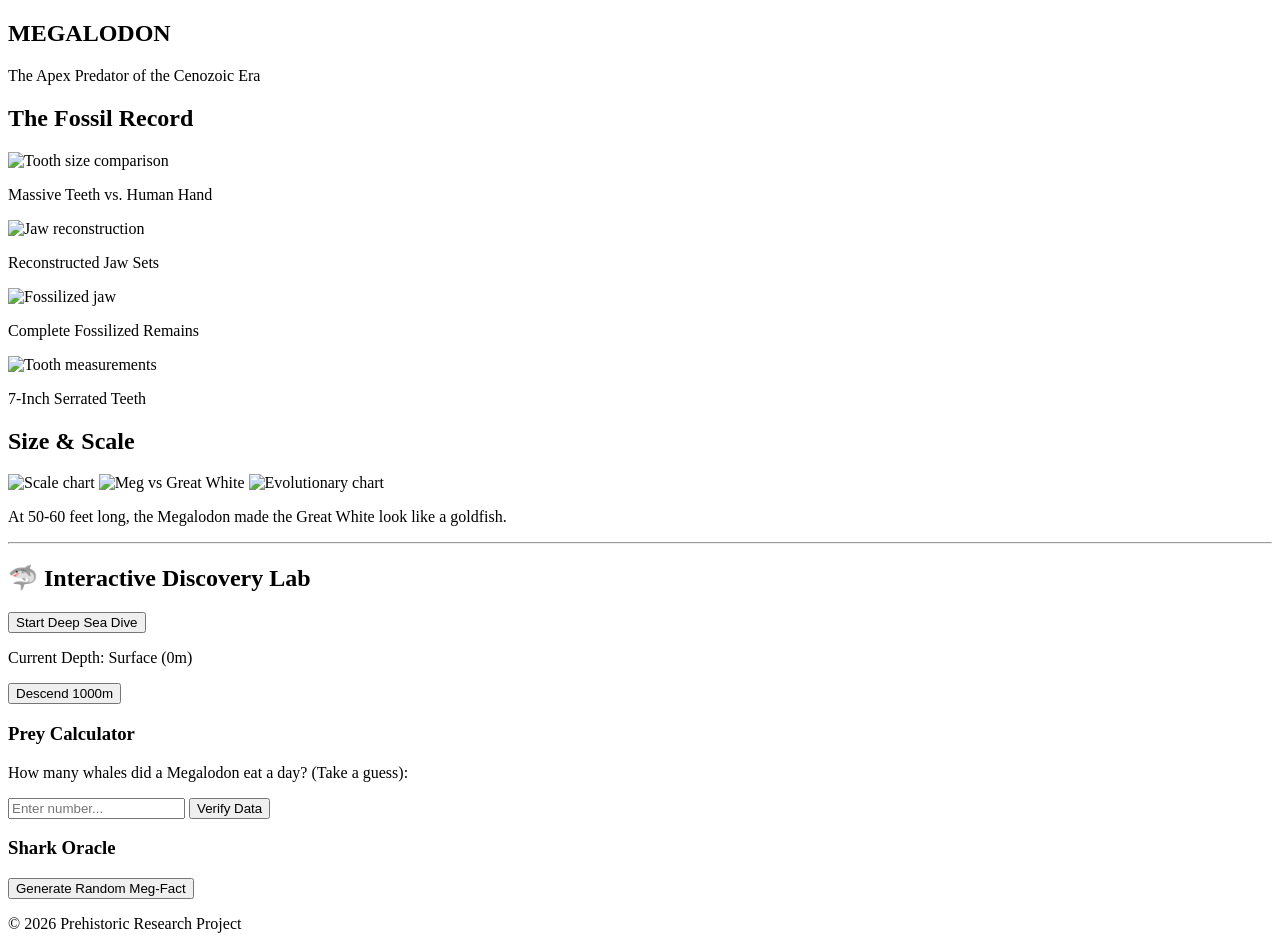
==== index.html @ 116952f9 "Add initial HTML structure for Megalodon site" ====
<!DOCTYPE html>
<html lang="en">
<head>
    <meta charset="UTF-8">
    <meta name="viewport" content="width=device-width, initial-scale=1.0">
    <title>Megalodon | King of the Ancient Oceans</title>
    <link rel="stylesheet" href="styles.css">
</head>
<body>

    <section class="hero">
        <h1>MEGALODON</h1>
        <p>The Apex Predator of the Cenozoic Era</p>
    </section>

    <div class="container">
        <section class="gallery">
            <h2>The Fossil Record</h2>
            <div class="grid">
                <div class="card">
                    <img src="IMG_2208.jpg" alt="Tooth size comparison">
                    <p>Massive Teeth vs. Human Hand</p>
                </div>
                <div class="card">
                    <img src="IMG_2209.jpg" alt="Jaw reconstruction">
                    <p>Reconstructed Jaw Sets</p>
                </div>
                <div class="card">
                    <img src="IMG_2211.jpg" alt="Fossilized jaw">
                    <p>Complete Fossilized Remains</p>
                </div>
                <div class="card">
                    <img src="IMG_2214.jpg" alt="Tooth measurements">
                    <p>7-Inch Serrated Teeth</p>
                </div>
            </div>
        </section>

        <section class="size-comparison">
            <h2>Size & Scale</h2>
            <div class="comparison-flex">
                <img src="IMG_2210.jpg" alt="Scale chart">
                <img src="IMG_2213.jpg" alt="Meg vs Great White">
                <img src="IMG_2215.jpg" alt="Evolutionary chart">
            </div>
            <p>At 50-60 feet long, the Megalodon made the Great White look like a goldfish.</p>
        </section>

        <hr>

        <section class="meg-lab">
            <h2>🦈 Interactive Discovery Lab</h2>

            <div class="lab-item">
                <button id="diveBtn">Start Deep Sea Dive</button>
            </div>

            <div class="lab-item">
                <p id="waterPressure">Current Depth: Surface (0m)</p>
                <button id="descendBtn">Descend 1000m</button>
            </div>

            <div class="lab-item">
                <h3>Prey Calculator</h3>
                <p>How many whales did a Megalodon eat a day? (Take a guess):</p>
                <input type="number" id="whaleGuess" placeholder="Enter number...">
                <button id="checkGuess">Verify Data</button>
                <p id="logicFeedback"></p>
            </div>

            <div class="lab-item">
                <h3>Shark Oracle</h3>
                <button id="oracleBtn">Generate Random Meg-Fact</button>
                <p id="oracleOutput"></p>
            </div>
        </section>
    </div>

    <footer>
        <p>&copy; 2026 Prehistoric Research Project</p>
    </footer>

    <script src="script.js"></script>
</body>
</html>
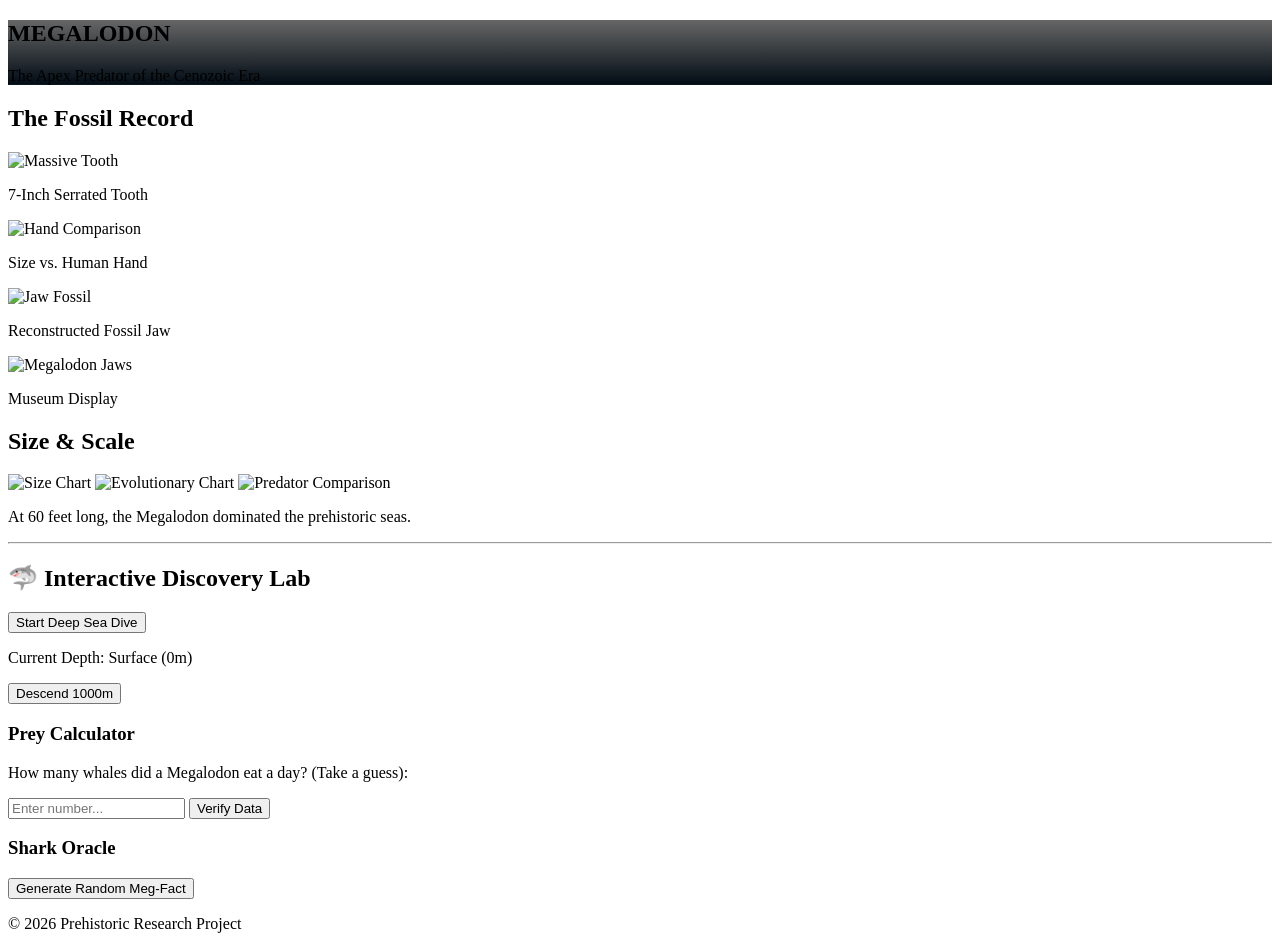
==== commit 9b1f3993: "Update images and content in index.html" ====
--- a/index.html
+++ b/index.html
@@ -8,7 +8,7 @@
 </head>
 <body>
 
-    <section class="hero">
+    <section class="hero" style="background: linear-gradient(rgba(0,0,0,0.6), rgba(1,11,20,1)), url('IMG_2233.jpg'); background-size: cover; background-position: center;">
         <h1>MEGALODON</h1>
         <p>The Apex Predator of the Cenozoic Era</p>
     </section>
@@ -18,20 +18,20 @@
             <h2>The Fossil Record</h2>
             <div class="grid">
                 <div class="card">
-                    <img src="IMG_2208.jpg" alt="Tooth size comparison">
-                    <p>Massive Teeth vs. Human Hand</p>
+                    <img src="IMG_2234.jpg" alt="Massive Tooth">
+                    <p>7-Inch Serrated Tooth</p>
                 </div>
                 <div class="card">
-                    <img src="IMG_2209.jpg" alt="Jaw reconstruction">
-                    <p>Reconstructed Jaw Sets</p>
+                    <img src="IMG_2235.jpg" alt="Hand Comparison">
+                    <p>Size vs. Human Hand</p>
                 </div>
                 <div class="card">
-                    <img src="IMG_2211.jpg" alt="Fossilized jaw">
-                    <p>Complete Fossilized Remains</p>
+                    <img src="IMG_2236.jpg" alt="Jaw Fossil">
+                    <p>Reconstructed Fossil Jaw</p>
                 </div>
                 <div class="card">
-                    <img src="IMG_2214.jpg" alt="Tooth measurements">
-                    <p>7-Inch Serrated Teeth</p>
+                    <img src="IMG_2237.jpg" alt="Megalodon Jaws">
+                    <p>Museum Display</p>
                 </div>
             </div>
         </section>
@@ -39,11 +39,11 @@
         <section class="size-comparison">
             <h2>Size & Scale</h2>
             <div class="comparison-flex">
-                <img src="IMG_2210.jpg" alt="Scale chart">
-                <img src="IMG_2213.jpg" alt="Meg vs Great White">
-                <img src="IMG_2215.jpg" alt="Evolutionary chart">
+                <img src="IMG_2238.jpg" alt="Size Chart">
+                <img src="IMG_2239.jpg" alt="Evolutionary Chart">
+                <img src="IMG_2240.jpg" alt="Predator Comparison">
             </div>
-            <p>At 50-60 feet long, the Megalodon made the Great White look like a goldfish.</p>
+            <p>At 60 feet long, the Megalodon dominated the prehistoric seas.</p>
         </section>
 
         <hr>
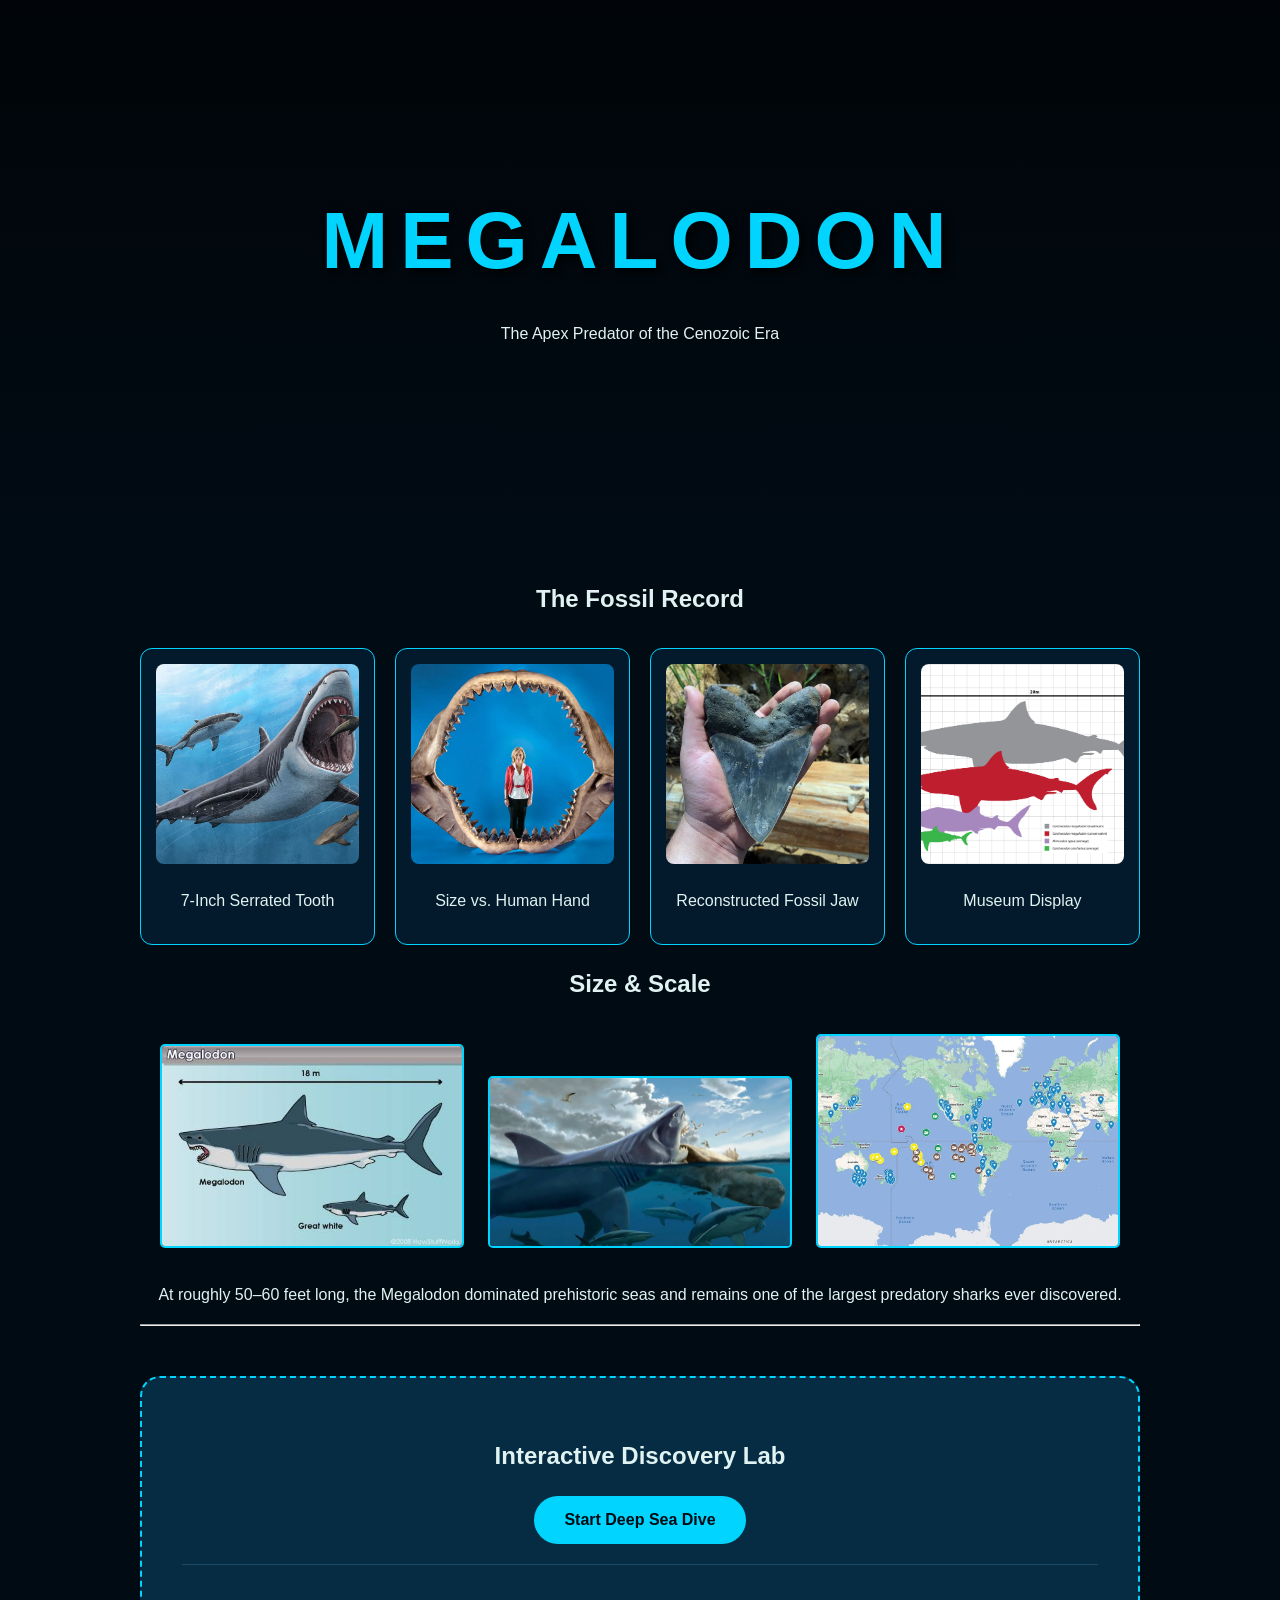
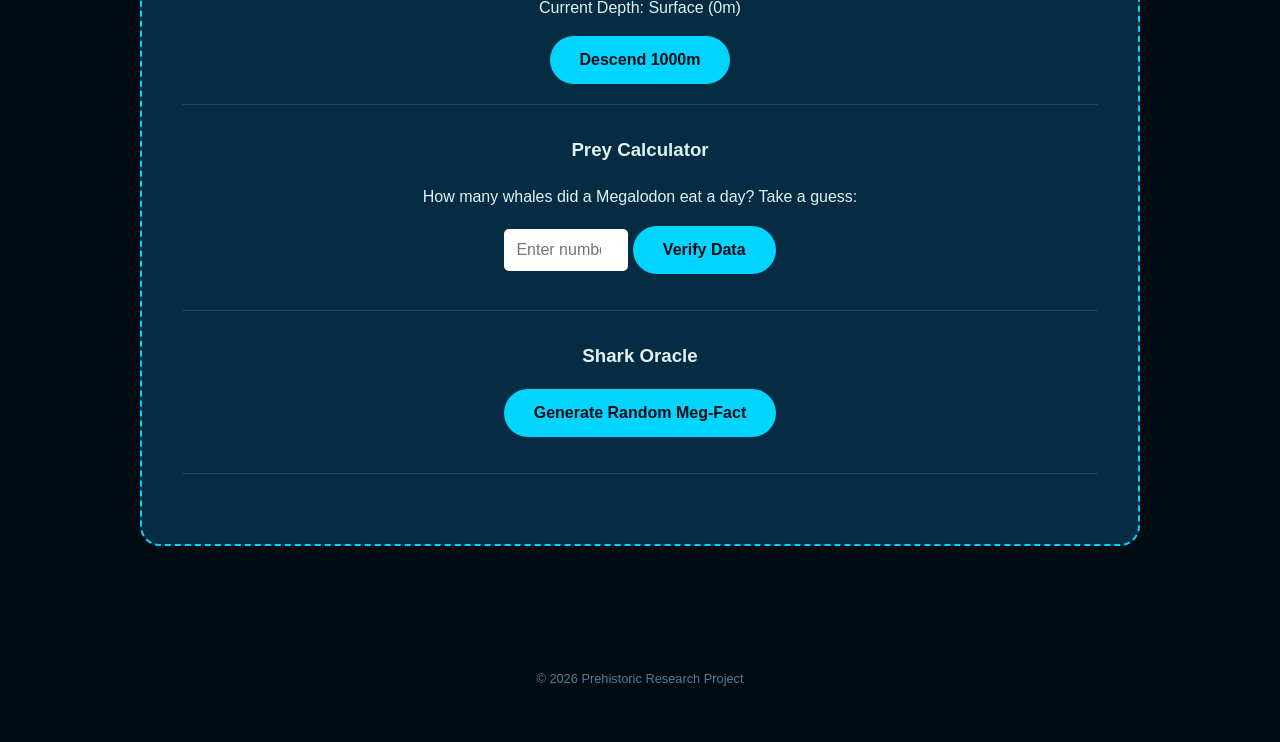
==== commit 2e66f9af: "Improve HTML structure and update styles Refactor HTML structure for better organization and accessi" ====
--- a/index.html
+++ b/index.html
@@ -1,85 +1,92 @@
 <!DOCTYPE html>
 <html lang="en">
 <head>
-    <meta charset="UTF-8">
-    <meta name="viewport" content="width=device-width, initial-scale=1.0">
-    <title>Megalodon | King of the Ancient Oceans</title>
-    <link rel="stylesheet" href="styles.css">
+  <meta charset="UTF-8" />
+  <meta name="viewport" content="width=device-width, initial-scale=1.0" />
+  <title>Megalodon | King of the Ancient Oceans</title>
+  <link rel="stylesheet" href="style.css" />
 </head>
 <body>
 
-    <section class="hero" style="background: linear-gradient(rgba(0,0,0,0.6), rgba(1,11,20,1)), url('IMG_2233.jpg'); background-size: cover; background-position: center;">
-        <h1>MEGALODON</h1>
-        <p>The Apex Predator of the Cenozoic Era</p>
+  <section class="hero">
+    <div class="hero-overlay">
+      <h1>MEGALODON</h1>
+      <p>The Apex Predator of the Cenozoic Era</p>
+    </div>
+  </section>
+
+  <div class="container">
+    <section class="gallery">
+      <h2>The Fossil Record</h2>
+      <div class="grid">
+        <div class="card">
+          <img src="IMG_2224.jpeg" alt="Megalodon fossil tooth" />
+          <p>7-Inch Serrated Tooth</p>
+        </div>
+
+        <div class="card">
+          <img src="IMG_2226.webp" alt="Megalodon fossil comparison" />
+          <p>Size vs. Human Hand</p>
+        </div>
+
+        <div class="card">
+          <img src="IMG_2227.webp" alt="Reconstructed Megalodon jaw" />
+          <p>Reconstructed Fossil Jaw</p>
+        </div>
+
+        <div class="card">
+          <img src="IMG_2228.png" alt="Museum display of Megalodon remains" />
+          <p>Museum Display</p>
+        </div>
+      </div>
     </section>
 
-    <div class="container">
-        <section class="gallery">
-            <h2>The Fossil Record</h2>
-            <div class="grid">
-                <div class="card">
-                    <img src="IMG_2234.jpg" alt="Massive Tooth">
-                    <p>7-Inch Serrated Tooth</p>
-                </div>
-                <div class="card">
-                    <img src="IMG_2235.jpg" alt="Hand Comparison">
-                    <p>Size vs. Human Hand</p>
-                </div>
-                <div class="card">
-                    <img src="IMG_2236.jpg" alt="Jaw Fossil">
-                    <p>Reconstructed Fossil Jaw</p>
-                </div>
-                <div class="card">
-                    <img src="IMG_2237.jpg" alt="Megalodon Jaws">
-                    <p>Museum Display</p>
-                </div>
-            </div>
-        </section>
+    <section class="size-comparison">
+      <h2>Size & Scale</h2>
+      <div class="comparison-flex">
+        <img src="IMG_2229.png" alt="Megalodon size chart" />
+        <img src="IMG_2230.webp" alt="Megalodon evolutionary chart" />
+        <img src="IMG_2231.webp" alt="Predator comparison chart" />
+      </div>
+      <p class="section-text">
+        At roughly 50–60 feet long, the Megalodon dominated prehistoric seas and remains one of the largest predatory sharks ever discovered.
+      </p>
+    </section>
 
-        <section class="size-comparison">
-            <h2>Size & Scale</h2>
-            <div class="comparison-flex">
-                <img src="IMG_2238.jpg" alt="Size Chart">
-                <img src="IMG_2239.jpg" alt="Evolutionary Chart">
-                <img src="IMG_2240.jpg" alt="Predator Comparison">
-            </div>
-            <p>At 60 feet long, the Megalodon dominated the prehistoric seas.</p>
-        </section>
+    <hr />
 
-        <hr>
+    <section class="meg-lab">
+      <h2>Interactive Discovery Lab</h2>
 
-        <section class="meg-lab">
-            <h2>🦈 Interactive Discovery Lab</h2>
+      <div class="lab-item">
+        <button id="diveBtn">Start Deep Sea Dive</button>
+      </div>
 
-            <div class="lab-item">
-                <button id="diveBtn">Start Deep Sea Dive</button>
-            </div>
+      <div class="lab-item">
+        <p id="waterPressure">Current Depth: Surface (0m)</p>
+        <button id="descendBtn">Descend 1000m</button>
+      </div>
 
-            <div class="lab-item">
-                <p id="waterPressure">Current Depth: Surface (0m)</p>
-                <button id="descendBtn">Descend 1000m</button>
-            </div>
+      <div class="lab-item">
+        <h3>Prey Calculator</h3>
+        <p>How many whales did a Megalodon eat a day? Take a guess:</p>
+        <input type="number" id="whaleGuess" placeholder="Enter number..." />
+        <button id="checkGuess">Verify Data</button>
+        <p id="logicFeedback"></p>
+      </div>
 
-            <div class="lab-item">
-                <h3>Prey Calculator</h3>
-                <p>How many whales did a Megalodon eat a day? (Take a guess):</p>
-                <input type="number" id="whaleGuess" placeholder="Enter number...">
-                <button id="checkGuess">Verify Data</button>
-                <p id="logicFeedback"></p>
-            </div>
+      <div class="lab-item">
+        <h3>Shark Oracle</h3>
+        <button id="oracleBtn">Generate Random Meg-Fact</button>
+        <p id="oracleOutput"></p>
+      </div>
+    </section>
+  </div>
 
-            <div class="lab-item">
-                <h3>Shark Oracle</h3>
-                <button id="oracleBtn">Generate Random Meg-Fact</button>
-                <p id="oracleOutput"></p>
-            </div>
-        </section>
-    </div>
+  <footer>
+    <p>&copy; 2026 Prehistoric Research Project</p>
+  </footer>
 
-    <footer>
-        <p>&copy; 2026 Prehistoric Research Project</p>
-    </footer>
-
-    <script src="script.js"></script>
+  <script src="script.js"></script>
 </body>
 </html>
--- a/style.css
+++ b/style.css
@@ -0,0 +1,121 @@
+/* GLOBAL STYLES */
+body {
+    background-color: #010b14; /* Deep Ocean Blue */
+    color: #e0f2f1;
+    font-family: 'Segoe UI', Tahoma, Geneva, Verdana, sans-serif;
+    margin: 0;
+    line-height: 1.6;
+    text-align: center;
+}
+
+/* HERO SECTION - The "Hook" */
+.hero {
+    /* Using the cinematic shark image as the background */
+    background: linear-gradient(rgba(0,0,0,0.6), rgba(1,11,20,1)), url('IMG_2233.JPG');
+    background-size: cover;
+    background-position: center;
+    height: 60vh;
+    display: flex;
+    flex-direction: column;
+    justify-content: center;
+    align-items: center;
+}
+
+.hero h1 {
+    font-size: 5rem;
+    letter-spacing: 12px;
+    margin: 0;
+    color: #00d4ff;
+    text-shadow: 3px 3px 10px #000;
+}
+
+/* CONTAINER */
+.container {
+    max-width: 1000px;
+    margin: auto;
+    padding: 20px;
+}
+
+/* FOSSIL GRID */
+.grid {
+    display: grid;
+    grid-template-columns: repeat(auto-fit, minmax(200px, 1fr));
+    gap: 20px;
+    margin-top: 30px;
+}
+
+.card {
+    background: #021a2b;
+    padding: 15px;
+    border-radius: 12px;
+    border: 1px solid #00d4ff;
+    transition: transform 0.3s;
+}
+
+.card:hover {
+    transform: translateY(-10px);
+}
+
+.card img {
+    width: 100%;
+    height: 200px;
+    object-fit: cover;
+    border-radius: 8px;
+}
+
+/* SIZE COMPARISON IMAGES */
+.comparison-flex img {
+    width: 30%;
+    min-width: 200px;
+    margin: 10px;
+    border: 2px solid #00d4ff;
+    border-radius: 5px;
+}
+
+/* THE INTERACTIVE LAB (Assignment Style) */
+.meg-lab {
+    background: #052c42;
+    padding: 40px;
+    border-radius: 20px;
+    margin: 50px 0;
+    border: 2px dashed #00d4ff;
+}
+
+.lab-item {
+    margin-bottom: 30px;
+    padding-bottom: 20px;
+    border-bottom: 1px solid #1a4a66;
+}
+
+/* BUTTONS & INPUTS */
+button {
+    background: #00d4ff;
+    color: #010b14;
+    border: none;
+    padding: 15px 30px;
+    font-weight: bold;
+    font-size: 1rem;
+    cursor: pointer;
+    border-radius: 50px;
+    transition: 0.3s;
+}
+
+button:hover {
+    background: #fff;
+    transform: scale(1.05);
+}
+
+input {
+    padding: 12px;
+    border-radius: 5px;
+    border: none;
+    width: 100px;
+    text-align: center;
+    font-size: 1rem;
+}
+
+footer {
+    padding: 40px;
+    font-size: 0.8rem;
+    color: #557c93;
+}
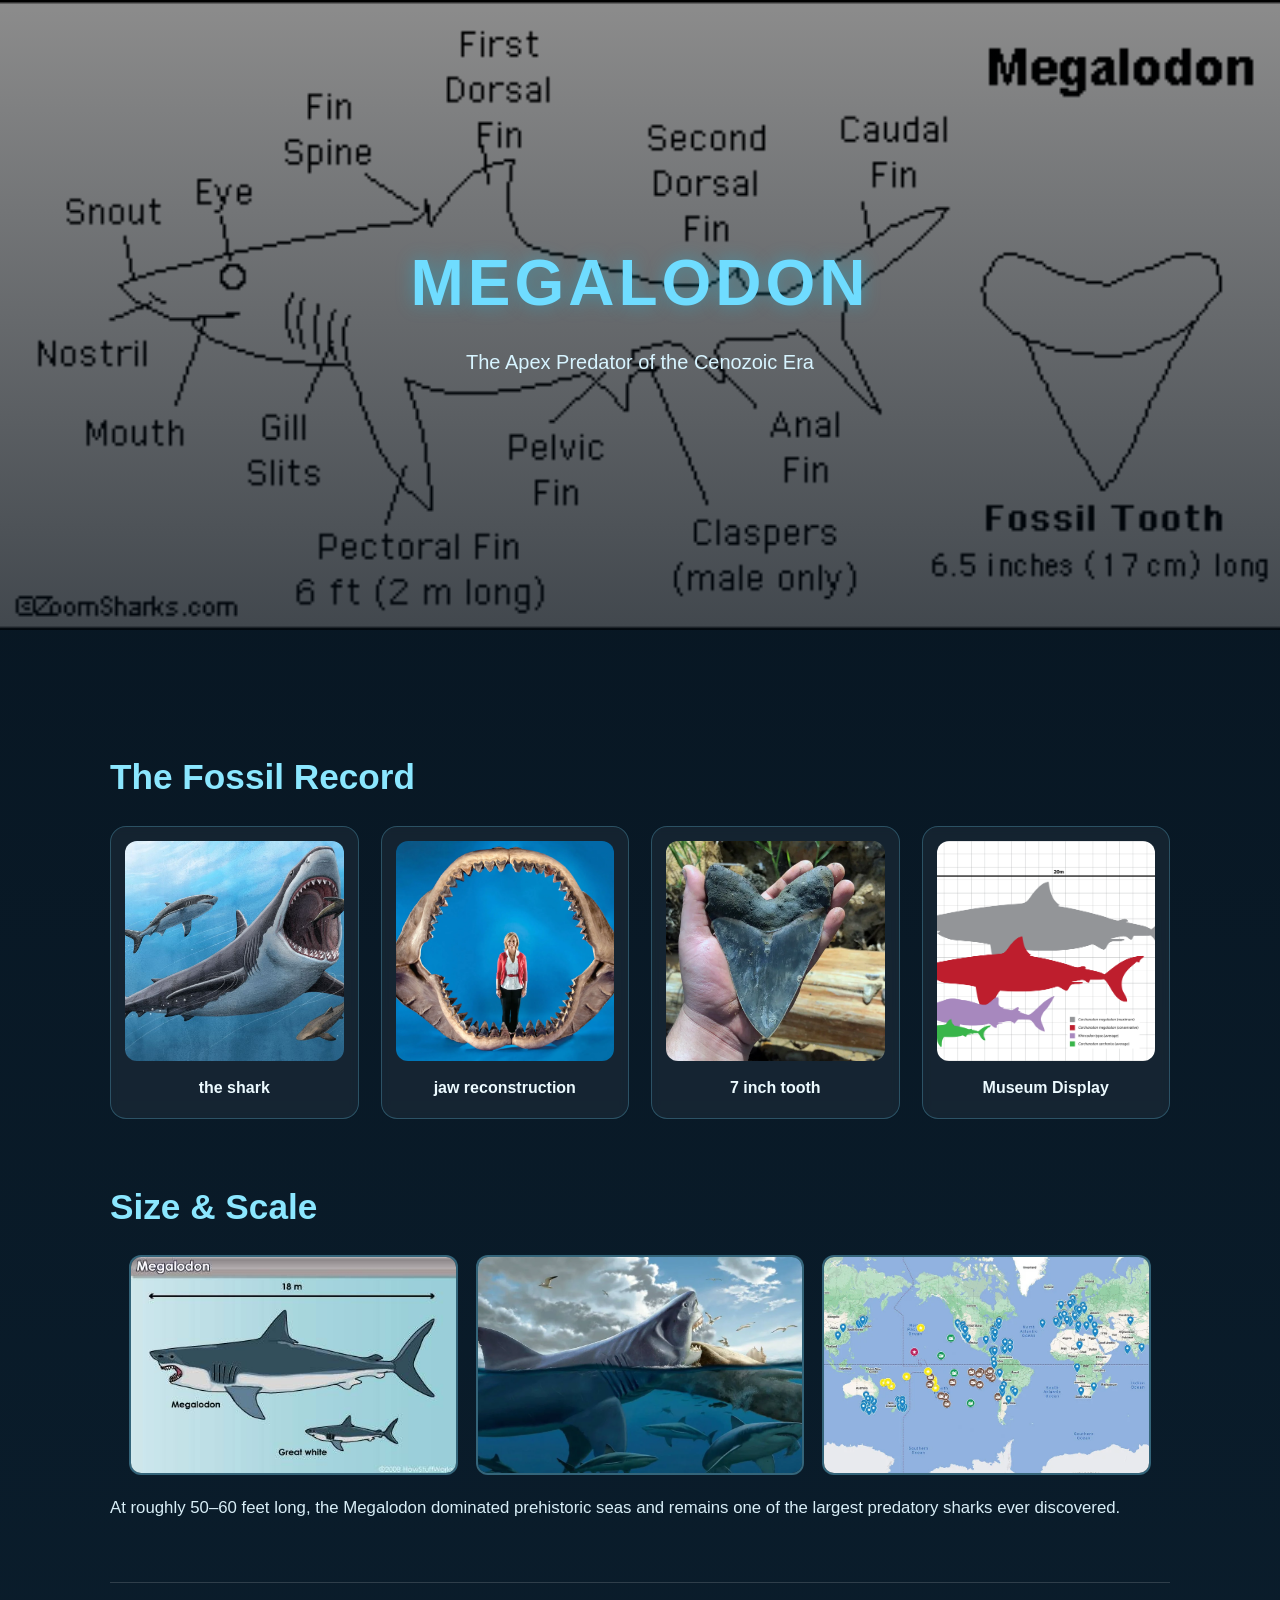
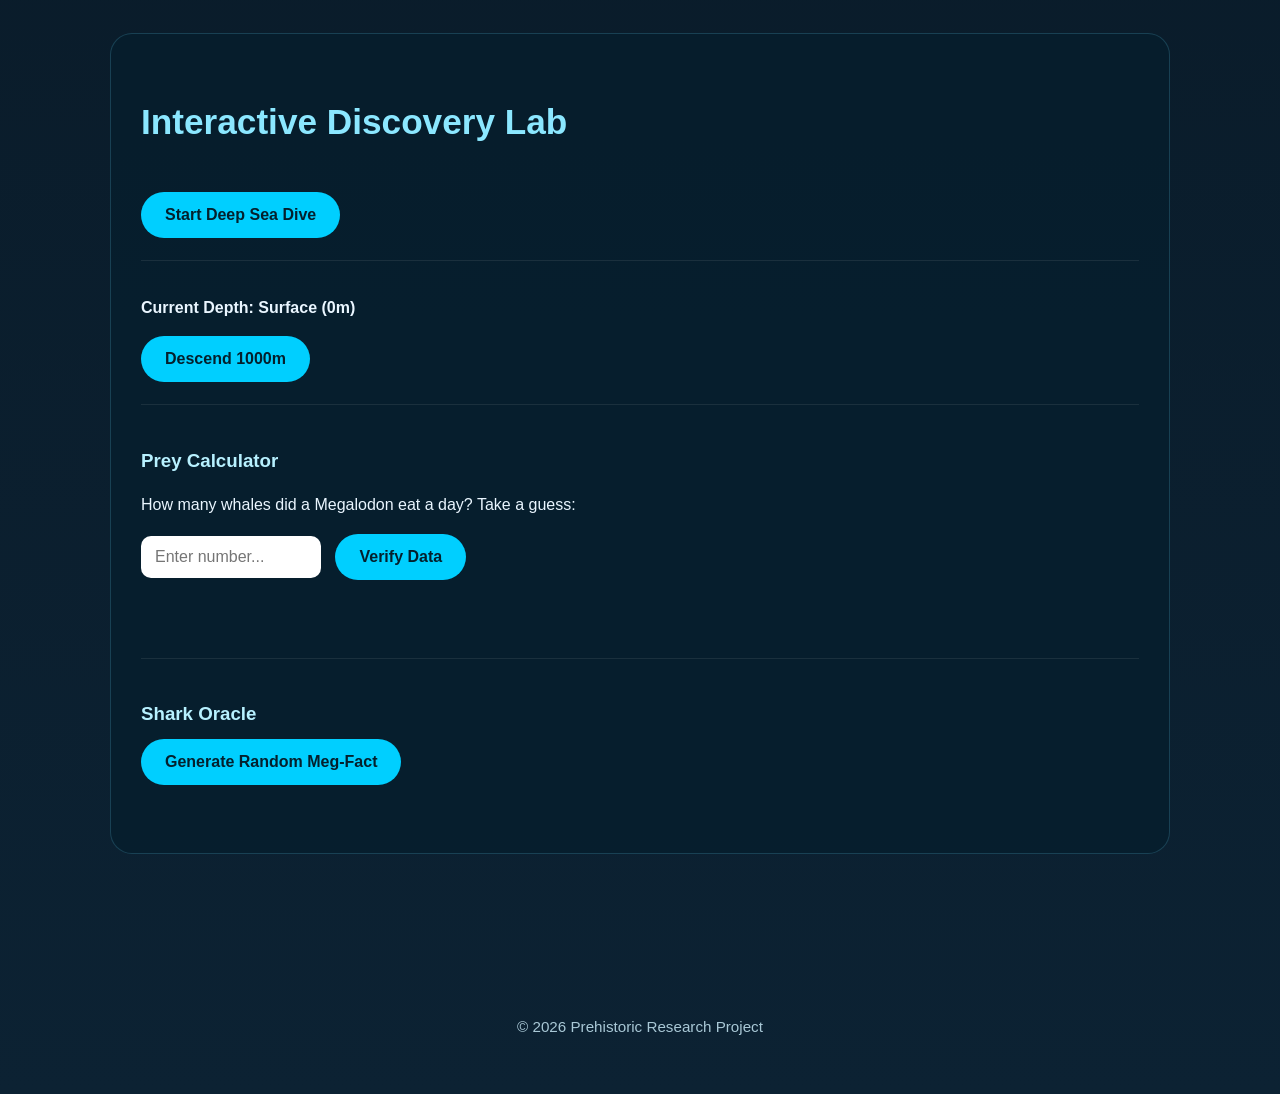
==== commit 538db00b: "Update descriptions for Megalodon fossil images" ====
--- a/index.html
+++ b/index.html
@@ -21,17 +21,17 @@
       <div class="grid">
         <div class="card">
           <img src="IMG_2224.jpeg" alt="Megalodon fossil tooth" />
-          <p>7-Inch Serrated Tooth</p>
+          <p> the shark </p>
         </div>
 
         <div class="card">
           <img src="IMG_2226.webp" alt="Megalodon fossil comparison" />
-          <p>Size vs. Human Hand</p>
+          <p> jaw reconstruction </p>
         </div>
 
         <div class="card">
           <img src="IMG_2227.webp" alt="Reconstructed Megalodon jaw" />
-          <p>Reconstructed Fossil Jaw</p>
+          <p> 7 inch tooth</p>
         </div>
 
         <div class="card">
--- a/style.css
+++ b/style.css
@@ -1,121 +1,224 @@
-/* GLOBAL STYLES */
+/* GLOBAL */
+* {
+  box-sizing: border-box;
+}
+
 body {
-    background-color: #010b14; /* Deep Ocean Blue */
-    color: #e0f2f1;
-    font-family: 'Segoe UI', Tahoma, Geneva, Verdana, sans-serif;
-    margin: 0;
-    line-height: 1.6;
-    text-align: center;
-}
-
-/* HERO SECTION - The "Hook" */
+  margin: 0;
+  font-family: Arial, Helvetica, sans-serif;
+  background: linear-gradient(to bottom, #07141f, #0c2233);
+  color: #eaf6ff;
+  line-height: 1.6;
+}
+
+.container {
+  max-width: 1100px;
+  margin: 0 auto;
+  padding: 30px 20px 60px;
+}
+
+/* HERO */
 .hero {
-    /* Using the cinematic shark image as the background */
-    background: linear-gradient(rgba(0,0,0,0.6), rgba(1,11,20,1)), url('IMG_2233.JPG');
-    background-size: cover;
-    background-position: center;
-    height: 60vh;
-    display: flex;
-    flex-direction: column;
-    justify-content: center;
-    align-items: center;
-}
-
-.hero h1 {
-    font-size: 5rem;
-    letter-spacing: 12px;
-    margin: 0;
-    color: #00d4ff;
-    text-shadow: 3px 3px 10px #000;
-}
-
-/* CONTAINER */
-.container {
-    max-width: 1000px;
-    margin: auto;
-    padding: 20px;
-}
-
-/* FOSSIL GRID */
+  position: relative;
+  min-height: 70vh;
+  background:
+    linear-gradient(rgba(0, 0, 0, 0.45), rgba(2, 10, 18, 0.75)),
+    url("IMG_2232.gif") center/cover no-repeat;
+  display: flex;
+  align-items: center;
+  justify-content: center;
+  text-align: center;
+  padding: 40px 20px;
+}
+
+.hero-overlay h1 {
+  margin: 0;
+  font-size: 4rem;
+  letter-spacing: 4px;
+  color: #6fdcff;
+  text-shadow: 0 0 18px rgba(0, 212, 255, 0.35);
+}
+
+.hero-overlay p {
+  margin-top: 12px;
+  font-size: 1.25rem;
+  color: #d7f4ff;
+}
+
+/* SECTIONS */
+section {
+  margin-bottom: 60px;
+}
+
+h2 {
+  font-size: 2.2rem;
+  margin-bottom: 20px;
+  color: #8be7ff;
+}
+
+h3 {
+  margin-bottom: 10px;
+  color: #b7f1ff;
+}
+
+.section-text {
+  margin-top: 20px;
+  font-size: 1.05rem;
+  color: #d8eef7;
+}
+
+hr {
+  border: none;
+  border-top: 1px solid rgba(255, 255, 255, 0.15);
+  margin: 50px 0;
+}
+
+/* GALLERY */
 .grid {
-    display: grid;
-    grid-template-columns: repeat(auto-fit, minmax(200px, 1fr));
-    gap: 20px;
-    margin-top: 30px;
+  display: grid;
+  grid-template-columns: repeat(auto-fit, minmax(220px, 1fr));
+  gap: 22px;
 }
 
 .card {
-    background: #021a2b;
-    padding: 15px;
-    border-radius: 12px;
-    border: 1px solid #00d4ff;
-    transition: transform 0.3s;
+  background: rgba(255, 255, 255, 0.05);
+  border: 1px solid rgba(111, 220, 255, 0.25);
+  border-radius: 16px;
+  padding: 14px;
+  text-align: center;
+  backdrop-filter: blur(4px);
+  transition: transform 0.25s ease, box-shadow 0.25s ease;
 }
 
 .card:hover {
-    transform: translateY(-10px);
+  transform: translateY(-6px);
+  box-shadow: 0 10px 24px rgba(0, 0, 0, 0.25);
 }
 
 .card img {
+  width: 100%;
+  height: 220px;
+  object-fit: cover;
+  border-radius: 12px;
+  display: block;
+}
+
+.card p {
+  margin: 14px 0 4px;
+  font-weight: bold;
+  color: #ecfaff;
+}
+
+/* SIZE COMPARISON */
+.comparison-flex {
+  display: flex;
+  gap: 18px;
+  flex-wrap: wrap;
+  justify-content: center;
+}
+
+.comparison-flex img {
+  width: 31%;
+  min-width: 220px;
+  height: 220px;
+  object-fit: cover;
+  border-radius: 12px;
+  border: 2px solid rgba(111, 220, 255, 0.35);
+  background: rgba(255, 255, 255, 0.04);
+}
+
+/* LAB */
+.meg-lab {
+  background: rgba(6, 31, 46, 0.8);
+  border: 1px solid rgba(111, 220, 255, 0.18);
+  border-radius: 22px;
+  padding: 30px;
+}
+
+.lab-item {
+  padding: 22px 0;
+  border-bottom: 1px solid rgba(255, 255, 255, 0.08);
+}
+
+.lab-item:last-child {
+  border-bottom: none;
+}
+
+/* BUTTONS */
+button {
+  background: #00cfff;
+  color: #04202d;
+  border: none;
+  padding: 14px 24px;
+  font-size: 1rem;
+  font-weight: bold;
+  border-radius: 999px;
+  cursor: pointer;
+  transition: transform 0.2s ease, opacity 0.2s ease;
+}
+
+button:hover {
+  transform: scale(1.04);
+  opacity: 0.92;
+}
+
+/* INPUT */
+input {
+  padding: 12px 14px;
+  border-radius: 10px;
+  border: none;
+  width: 180px;
+  max-width: 100%;
+  margin-right: 10px;
+  font-size: 1rem;
+}
+
+/* TEXT OUTPUT */
+#waterPressure,
+#logicFeedback,
+#oracleOutput {
+  margin-top: 12px;
+  font-weight: bold;
+}
+
+#logicFeedback {
+  min-height: 28px;
+}
+
+#oracleOutput {
+  color: #9fe9ff;
+}
+
+/* FOOTER */
+footer {
+  text-align: center;
+  padding: 25px 15px 40px;
+  color: #a9c8d6;
+  font-size: 0.95rem;
+}
+
+/* MOBILE */
+@media (max-width: 768px) {
+  .hero-overlay h1 {
+    font-size: 2.6rem;
+    letter-spacing: 2px;
+  }
+
+  .hero-overlay p {
+    font-size: 1rem;
+  }
+
+  h2 {
+    font-size: 1.7rem;
+  }
+
+  .comparison-flex img {
     width: 100%;
-    height: 200px;
-    object-fit: cover;
-    border-radius: 8px;
-}
-
-/* SIZE COMPARISON IMAGES */
-.comparison-flex img {
-    width: 30%;
-    min-width: 200px;
-    margin: 10px;
-    border: 2px solid #00d4ff;
-    border-radius: 5px;
-}
-
-/* THE INTERACTIVE LAB (Assignment Style) */
-.meg-lab {
-    background: #052c42;
-    padding: 40px;
-    border-radius: 20px;
-    margin: 50px 0;
-    border: 2px dashed #00d4ff;
-}
-
-.lab-item {
-    margin-bottom: 30px;
-    padding-bottom: 20px;
-    border-bottom: 1px solid #1a4a66;
-}
-
-/* BUTTONS & INPUTS */
-button {
-    background: #00d4ff;
-    color: #010b14;
-    border: none;
-    padding: 15px 30px;
-    font-weight: bold;
-    font-size: 1rem;
-    cursor: pointer;
-    border-radius: 50px;
-    transition: 0.3s;
-}
-
-button:hover {
-    background: #fff;
-    transform: scale(1.05);
-}
-
-input {
-    padding: 12px;
-    border-radius: 5px;
-    border: none;
-    width: 100px;
-    text-align: center;
-    font-size: 1rem;
-}
-
-footer {
-    padding: 40px;
-    font-size: 0.8rem;
-    color: #557c93;
-}
+  }
+
+  input {
+    width: 100%;
+    margin-right: 0;
+    margin-bottom: 10px;
+  }
+}
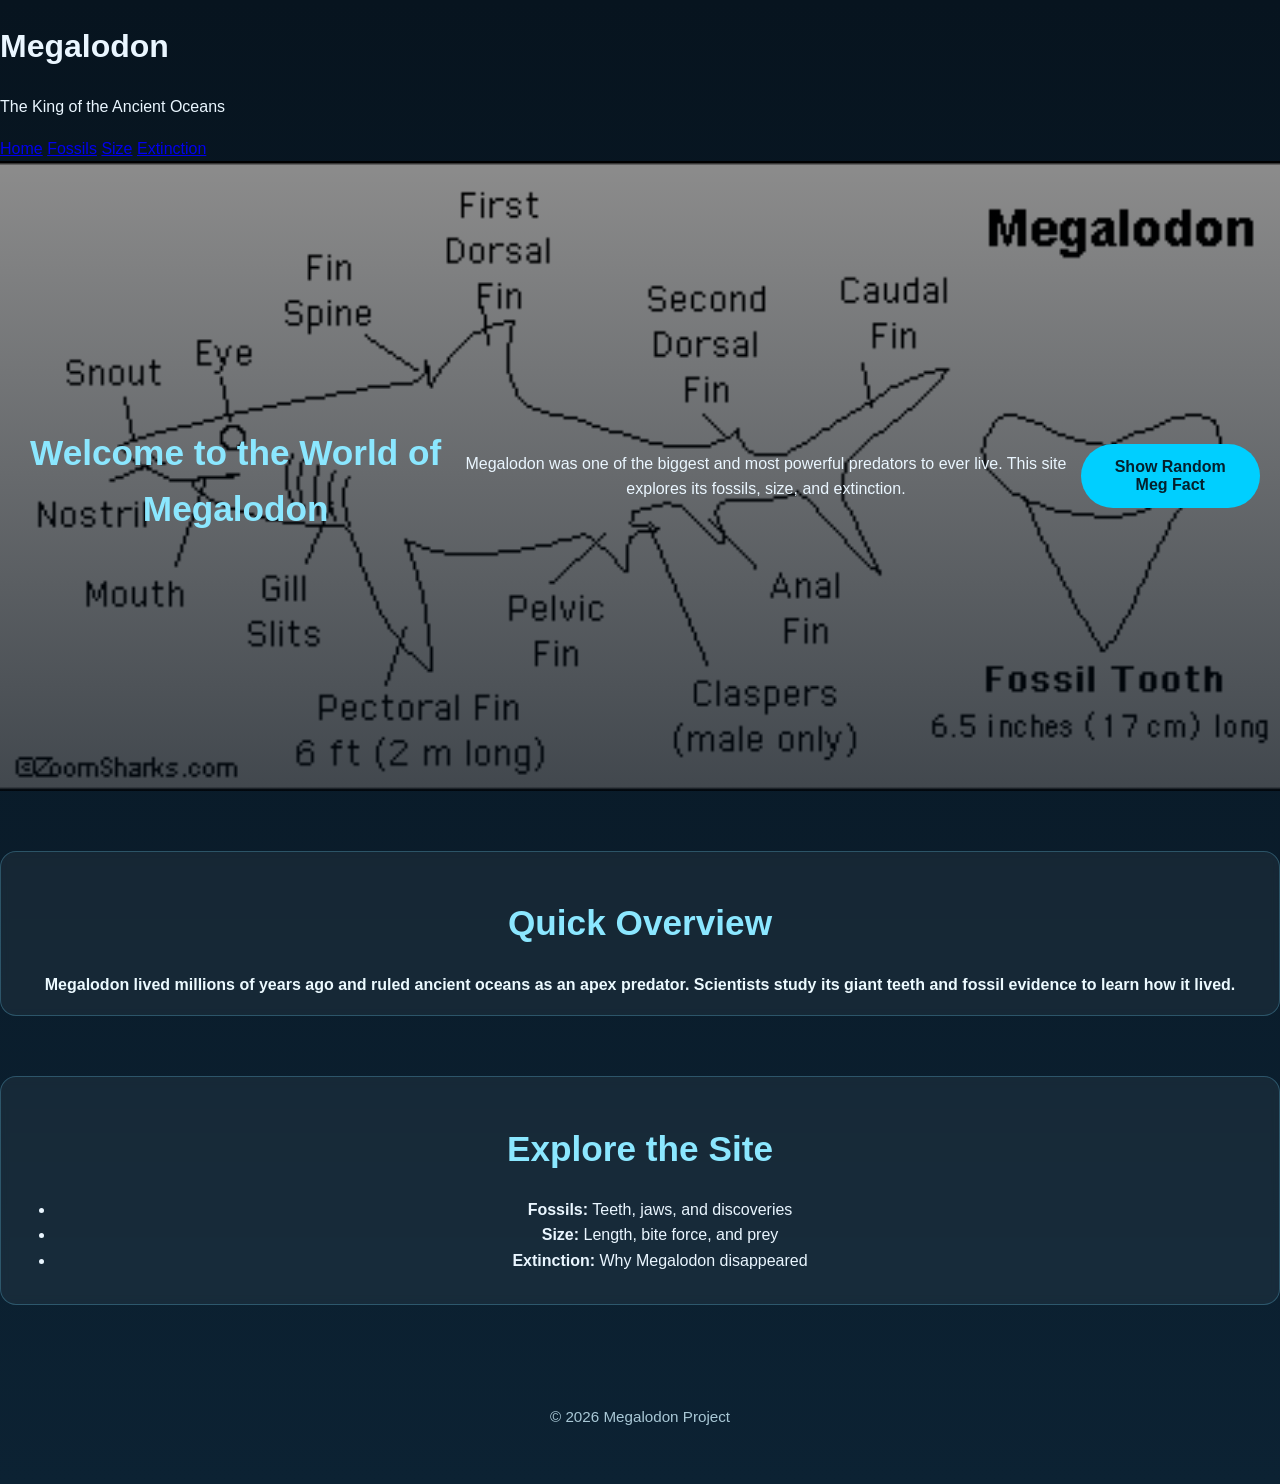
==== commit 7710cc9e: "Update title and restructure index.html layout" ====
--- a/index.html
+++ b/index.html
@@ -3,88 +3,53 @@
 <head>
   <meta charset="UTF-8" />
   <meta name="viewport" content="width=device-width, initial-scale=1.0" />
-  <title>Megalodon | King of the Ancient Oceans</title>
+  <title>Megalodon | Home</title>
   <link rel="stylesheet" href="style.css" />
 </head>
 <body>
+  <header>
+    <h1>Megalodon</h1>
+    <p>The King of the Ancient Oceans</p>
 
-  <section class="hero">
-    <div class="hero-overlay">
-      <h1>MEGALODON</h1>
-      <p>The Apex Predator of the Cenozoic Era</p>
-    </div>
-  </section>
+    <nav>
+      <a href="index.html">Home</a>
+      <a href="fossils.html">Fossils</a>
+      <a href="size.html">Size</a>
+      <a href="extinction.html">Extinction</a>
+    </nav>
+  </header>
 
-  <div class="container">
-    <section class="gallery">
-      <h2>The Fossil Record</h2>
-      <div class="grid">
-        <div class="card">
-          <img src="IMG_2224.jpeg" alt="Megalodon fossil tooth" />
-          <p> the shark </p>
-        </div>
-
-        <div class="card">
-          <img src="IMG_2226.webp" alt="Megalodon fossil comparison" />
-          <p> jaw reconstruction </p>
-        </div>
-
-        <div class="card">
-          <img src="IMG_2227.webp" alt="Reconstructed Megalodon jaw" />
-          <p> 7 inch tooth</p>
-        </div>
-
-        <div class="card">
-          <img src="IMG_2228.png" alt="Museum display of Megalodon remains" />
-          <p>Museum Display</p>
-        </div>
-      </div>
+  <main>
+    <section class="hero">
+      <h2>Welcome to the World of Megalodon</h2>
+      <p>
+        Megalodon was one of the biggest and most powerful predators to ever live.
+        This site explores its fossils, size, and extinction.
+      </p>
+      <button id="factButton">Show Random Meg Fact</button>
+      <p id="factOutput"></p>
     </section>
 
-    <section class="size-comparison">
-      <h2>Size & Scale</h2>
-      <div class="comparison-flex">
-        <img src="IMG_2229.png" alt="Megalodon size chart" />
-        <img src="IMG_2230.webp" alt="Megalodon evolutionary chart" />
-        <img src="IMG_2231.webp" alt="Predator comparison chart" />
-      </div>
-      <p class="section-text">
-        At roughly 50–60 feet long, the Megalodon dominated prehistoric seas and remains one of the largest predatory sharks ever discovered.
+    <section class="card">
+      <h2>Quick Overview</h2>
+      <p>
+        Megalodon lived millions of years ago and ruled ancient oceans as an apex predator.
+        Scientists study its giant teeth and fossil evidence to learn how it lived.
       </p>
     </section>
 
-    <hr />
-
-    <section class="meg-lab">
-      <h2>Interactive Discovery Lab</h2>
-
-      <div class="lab-item">
-        <button id="diveBtn">Start Deep Sea Dive</button>
-      </div>
-
-      <div class="lab-item">
-        <p id="waterPressure">Current Depth: Surface (0m)</p>
-        <button id="descendBtn">Descend 1000m</button>
-      </div>
-
-      <div class="lab-item">
-        <h3>Prey Calculator</h3>
-        <p>How many whales did a Megalodon eat a day? Take a guess:</p>
-        <input type="number" id="whaleGuess" placeholder="Enter number..." />
-        <button id="checkGuess">Verify Data</button>
-        <p id="logicFeedback"></p>
-      </div>
-
-      <div class="lab-item">
-        <h3>Shark Oracle</h3>
-        <button id="oracleBtn">Generate Random Meg-Fact</button>
-        <p id="oracleOutput"></p>
-      </div>
+    <section class="card">
+      <h2>Explore the Site</h2>
+      <ul>
+        <li><strong>Fossils:</strong> Teeth, jaws, and discoveries</li>
+        <li><strong>Size:</strong> Length, bite force, and prey</li>
+        <li><strong>Extinction:</strong> Why Megalodon disappeared</li>
+      </ul>
     </section>
-  </div>
+  </main>
 
   <footer>
-    <p>&copy; 2026 Prehistoric Research Project</p>
+    <p>© 2026 Megalodon Project</p>
   </footer>
 
   <script src="script.js"></script>
